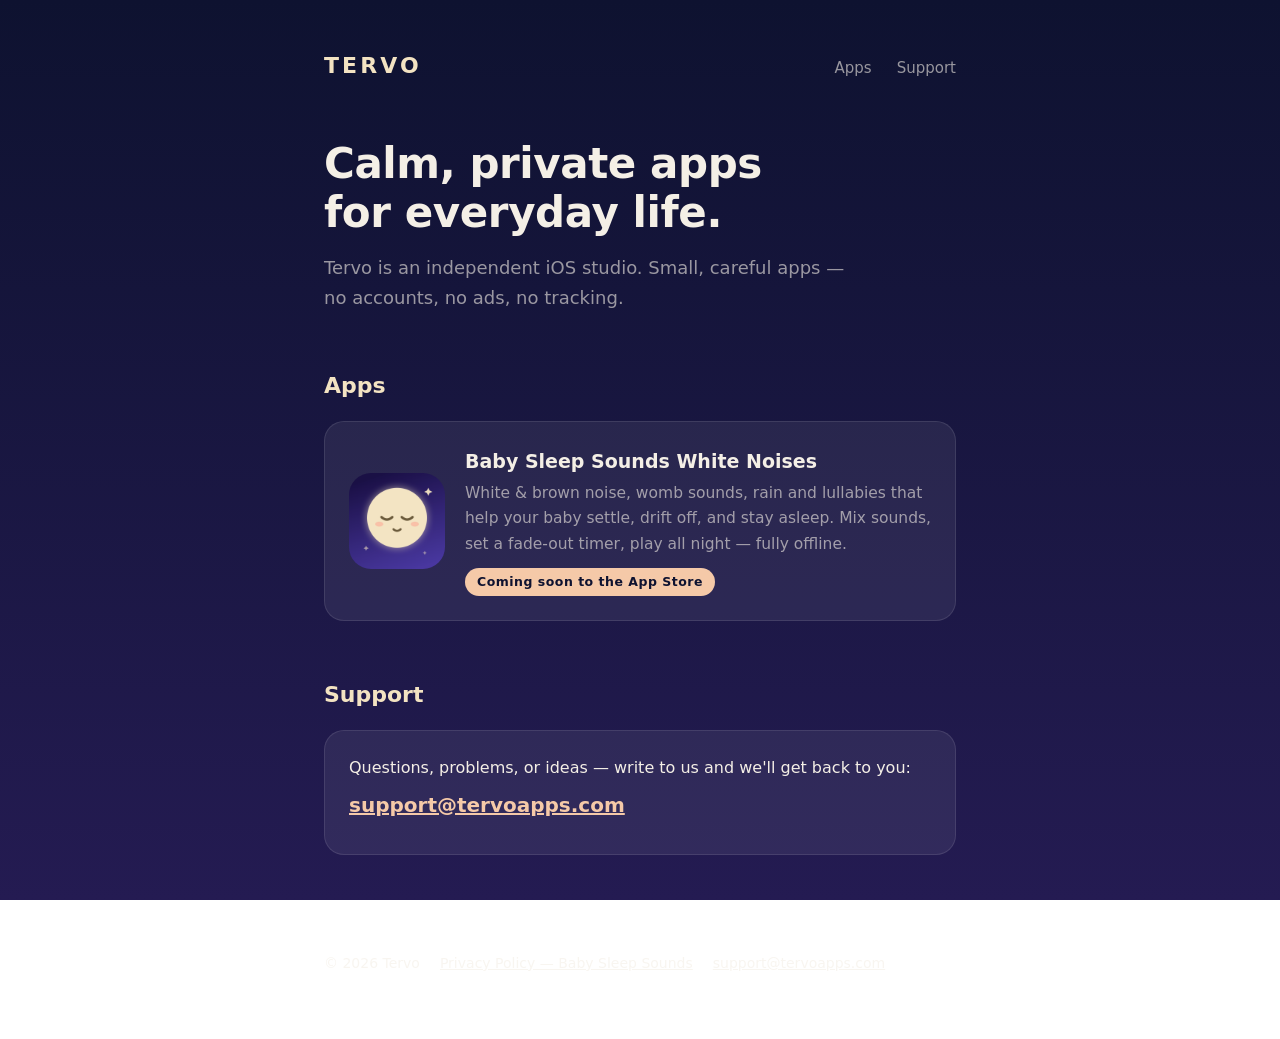
==== index.html @ fd904bef "tervoapps.com v1: Tervo landing/support + Baby Sleep Sounds privacy policy Static site for GitHub Pa" ====
<!doctype html>
<html lang="en">
<head>
    <meta charset="utf-8">
    <meta name="viewport" content="width=device-width, initial-scale=1">
    <title>Tervo — calm, private iOS apps</title>
    <meta name="description" content="Tervo is an independent iOS studio. Small, careful apps with no accounts, no ads, and no tracking. Support for Baby Sleep Sounds White Noises.">
    <link rel="stylesheet" href="/assets/style.css">
    <link rel="icon" type="image/png" href="/assets/favicon.png">
    <link rel="apple-touch-icon" href="/assets/apple-touch-icon.png">
</head>
<body>
    <div class="page">
        <header class="site">
            <a class="wordmark" href="/">TERVO</a>
            <nav>
                <a href="#apps">Apps</a>
                <a href="#support">Support</a>
            </nav>
        </header>

        <main>
            <h1>Calm, private apps<br>for everyday life.</h1>
            <p class="lede">Tervo is an independent iOS studio. Small, careful apps —
            no accounts, no ads, no tracking.</p>

            <section id="apps">
                <h2>Apps</h2>
                <div class="app-card">
                    <img src="/assets/babysleepsounds-icon.png" alt="Baby Sleep Sounds app icon — a sleeping moon on a night sky">
                    <div>
                        <div class="name">Baby Sleep Sounds White Noises</div>
                        <p class="blurb">White &amp; brown noise, womb sounds, rain and lullabies
                        that help your baby settle, drift off, and stay asleep. Mix sounds,
                        set a fade-out timer, play all night — fully offline.</p>
                        <span class="badge-soon">Coming soon to the App&nbsp;Store</span>
                    </div>
                </div>
            </section>

            <section id="support">
                <h2>Support</h2>
                <div class="support-box">
                    <p>Questions, problems, or ideas — write to us and we'll get back to you:</p>
                    <p class="email"><a href="mailto:support@tervoapps.com">support@tervoapps.com</a></p>
                </div>
            </section>
        </main>

        <footer>
            <span>© 2026 Tervo</span>
            <a href="/babysleepsounds/privacy/">Privacy Policy — Baby Sleep Sounds</a>
            <a href="mailto:support@tervoapps.com">support@tervoapps.com</a>
        </footer>
    </div>
</body>
</html>
---- assets/style.css ----
:root {
    --night-top: #0e1230;
    --night-bottom: #241b52;
    --surface: rgba(255, 255, 255, 0.07);
    --surface-border: rgba(255, 255, 255, 0.1);
    --text: #f4efe6;
    --text-secondary: rgba(244, 239, 230, 0.6);
    --peach: #f5c9a8;
    --lavender: #c9b8f0;
    --moon: #f3e3c2;
    --radius-card: 20px;
    --radius-control: 16px;
}

* {
    margin: 0;
    padding: 0;
    box-sizing: border-box;
}

html {
    -webkit-text-size-adjust: 100%;
}

body {
    font-family: ui-rounded, -apple-system, "SF Pro Rounded", system-ui, "Segoe UI", sans-serif;
    background: linear-gradient(180deg, var(--night-top) 0%, var(--night-bottom) 100%);
    background-attachment: fixed;
    color: var(--text);
    line-height: 1.65;
    min-height: 100vh;
}

.page {
    max-width: 680px;
    margin: 0 auto;
    padding: 48px 24px 64px;
}

header.site {
    display: flex;
    align-items: baseline;
    justify-content: space-between;
    margin-bottom: 56px;
}

.wordmark {
    font-size: 22px;
    font-weight: 800;
    letter-spacing: 0.14em;
    color: var(--moon);
    text-decoration: none;
}

header.site nav a {
    color: var(--text-secondary);
    text-decoration: none;
    font-size: 15px;
    margin-left: 20px;
}

header.site nav a:hover {
    color: var(--peach);
}

h1 {
    font-size: clamp(30px, 6vw, 42px);
    font-weight: 800;
    line-height: 1.15;
    letter-spacing: -0.01em;
    margin-bottom: 16px;
}

.lede {
    color: var(--text-secondary);
    font-size: 18px;
    max-width: 46ch;
}

section {
    margin-top: 56px;
}

h2 {
    font-size: 22px;
    font-weight: 700;
    margin-bottom: 16px;
    color: var(--moon);
}

.privacy h2 {
    margin-top: 40px;
    font-size: 20px;
}

.privacy p,
.privacy li {
    margin-bottom: 12px;
    color: var(--text);
}

.privacy ul {
    padding-left: 24px;
    margin-bottom: 12px;
}

.updated {
    color: var(--text-secondary);
    font-size: 15px;
    margin-bottom: 28px;
}

a {
    color: var(--peach);
}

a:hover {
    color: var(--moon);
}

.app-card {
    display: flex;
    gap: 20px;
    align-items: center;
    background: var(--surface);
    border: 1px solid var(--surface-border);
    border-radius: var(--radius-card);
    padding: 24px;
}

.app-card img {
    width: 96px;
    height: 96px;
    border-radius: 22px;
    flex-shrink: 0;
}

.app-card .name {
    font-size: 19px;
    font-weight: 700;
    margin-bottom: 4px;
}

.app-card .blurb {
    color: var(--text-secondary);
    font-size: 15.5px;
    margin-bottom: 10px;
}

.badge-soon {
    display: inline-block;
    font-size: 12.5px;
    font-weight: 700;
    letter-spacing: 0.04em;
    color: var(--night-top);
    background: var(--peach);
    border-radius: 999px;
    padding: 4px 12px;
}

.support-box {
    background: var(--surface);
    border: 1px solid var(--surface-border);
    border-radius: var(--radius-card);
    padding: 24px;
}

.support-box p {
    margin-bottom: 8px;
}

.support-box .email {
    font-size: 20px;
    font-weight: 700;
}

footer {
    margin-top: 72px;
    padding-top: 24px;
    border-top: 1px solid var(--surface-border);
    color: var(--text-secondary);
    font-size: 14px;
    display: flex;
    flex-wrap: wrap;
    gap: 8px 20px;
}

footer a {
    color: var(--text-secondary);
}

footer a:hover {
    color: var(--peach);
}

@media (max-width: 480px) {
    .app-card {
        flex-direction: column;
        align-items: flex-start;
    }
}
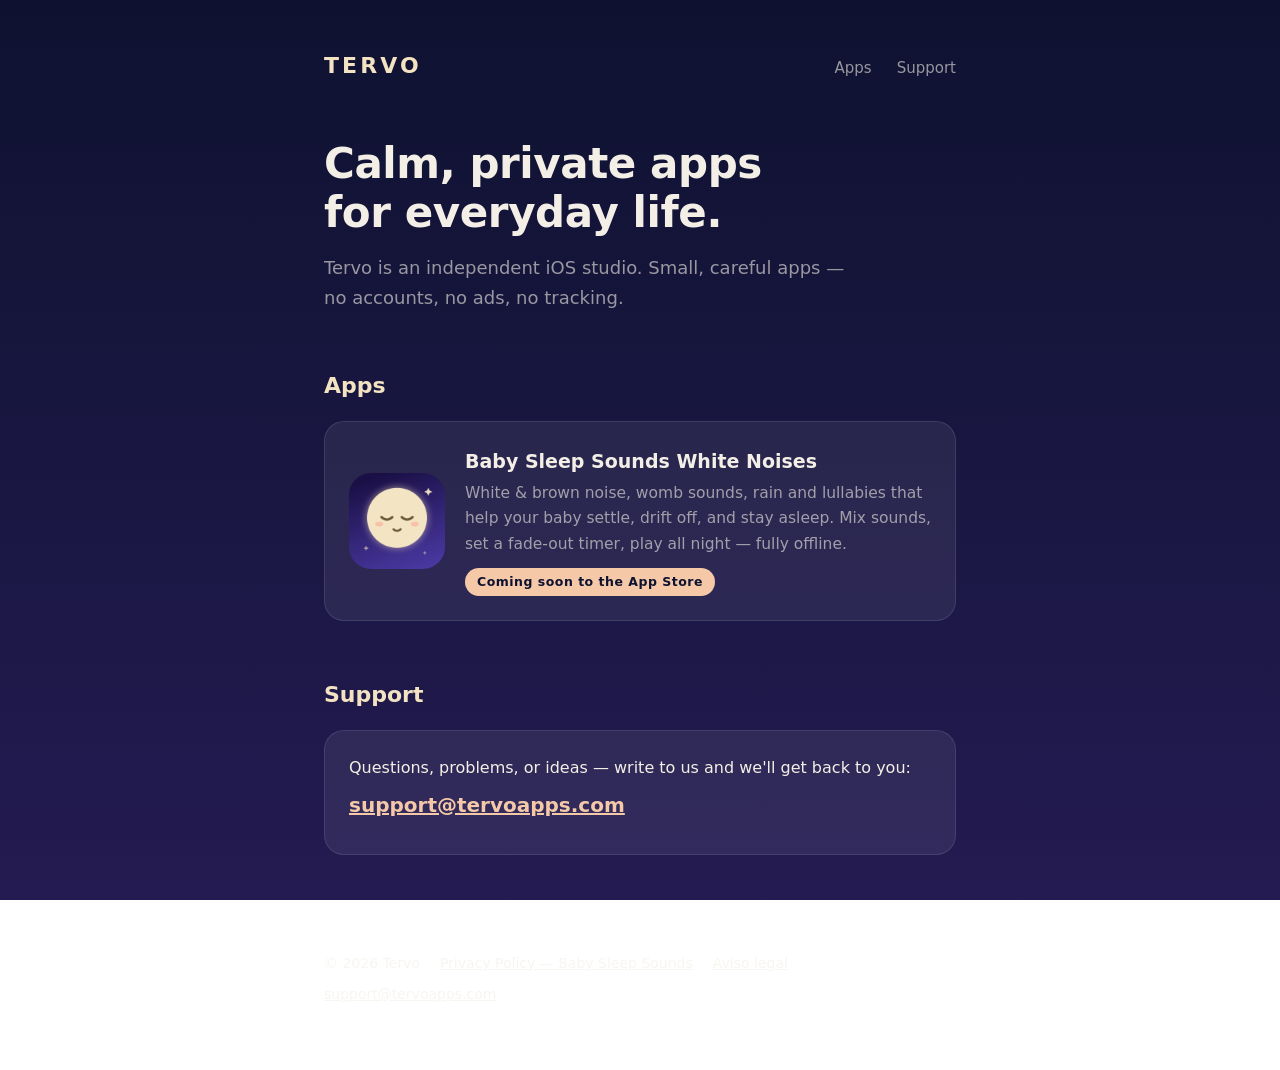
==== commit 7933a8a1: "Aviso legal (LSSI art. 10): titular, NIE, Sant Antoni address; footer links Co-Authored-By: Claude F" ====
--- a/index.html
+++ b/index.html
@@ -50,6 +50,7 @@
         <footer>
             <span>© 2026 Tervo</span>
             <a href="/babysleepsounds/privacy/">Privacy Policy — Baby Sleep Sounds</a>
+            <a href="/aviso-legal/">Aviso legal</a>
             <a href="mailto:support@tervoapps.com">support@tervoapps.com</a>
         </footer>
     </div>
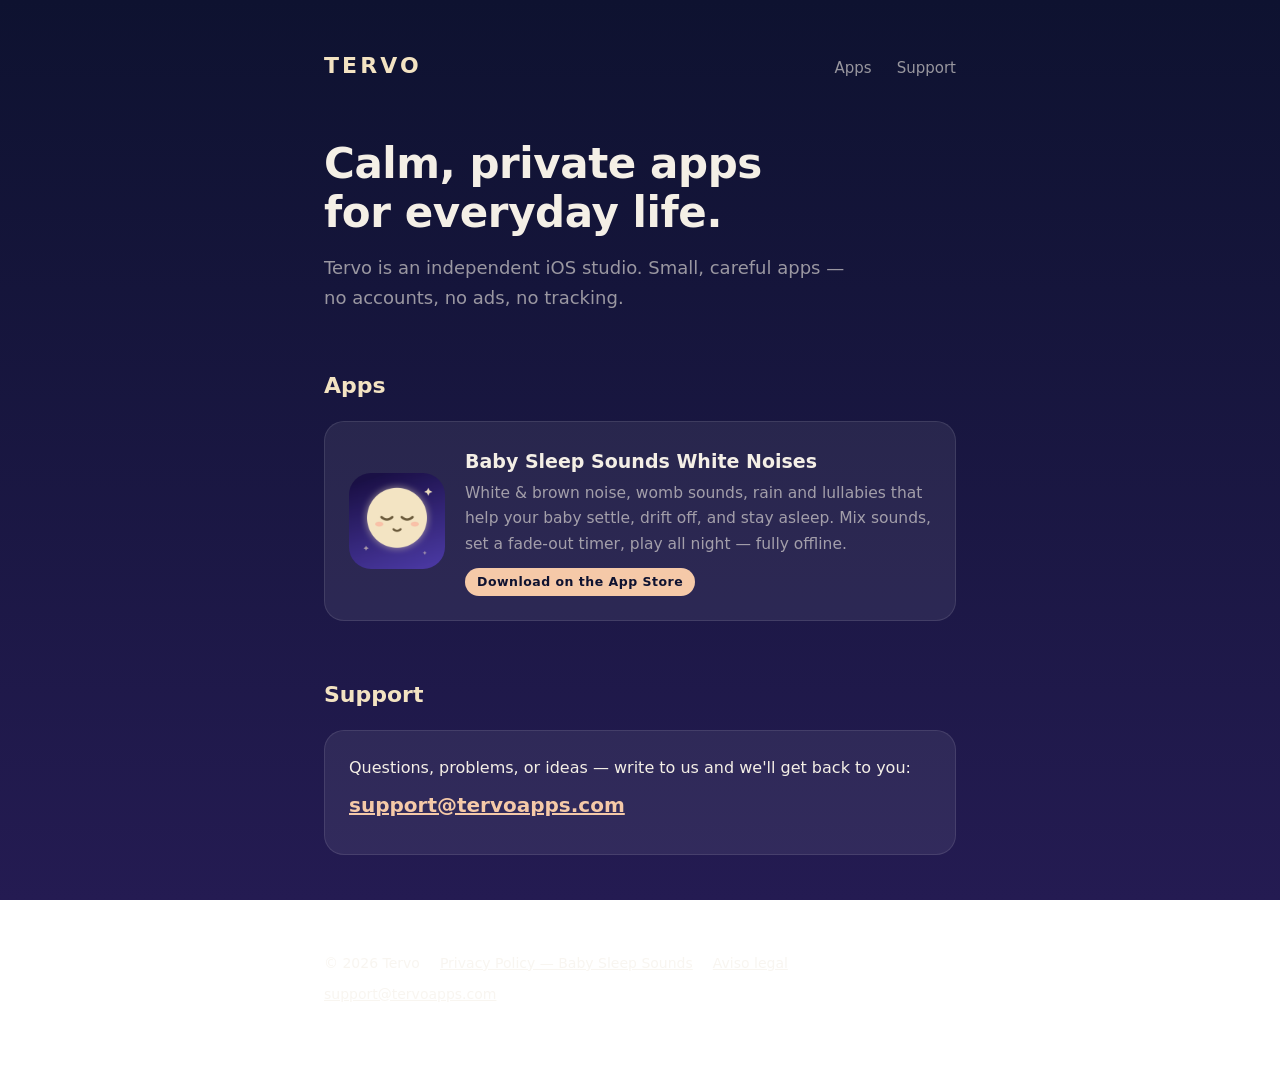
==== commit be4eee5b: "Landing: swap Coming-soon badge for the App Store download link App approved and released 21 Aug 202" ====
--- a/index.html
+++ b/index.html
@@ -33,7 +33,7 @@
                         <p class="blurb">White &amp; brown noise, womb sounds, rain and lullabies
                         that help your baby settle, drift off, and stay asleep. Mix sounds,
                         set a fade-out timer, play all night — fully offline.</p>
-                        <span class="badge-soon">Coming soon to the App&nbsp;Store</span>
+                        <a class="badge-store" href="https://apps.apple.com/app/baby-sleep-sounds-white-noises/id6799105468">Download on the App&nbsp;Store</a>
                     </div>
                 </div>
             </section>
--- a/assets/style.css
+++ b/assets/style.css
@@ -158,6 +158,22 @@
     padding: 4px 12px;
 }
 
+.badge-store {
+    display: inline-block;
+    font-size: 12.5px;
+    font-weight: 700;
+    letter-spacing: 0.04em;
+    color: var(--night-top);
+    background: var(--peach);
+    border-radius: 999px;
+    padding: 4px 12px;
+    text-decoration: none;
+}
+
+.badge-store:hover {
+    filter: brightness(1.08);
+}
+
 .support-box {
     background: var(--surface);
     border: 1px solid var(--surface-border);
